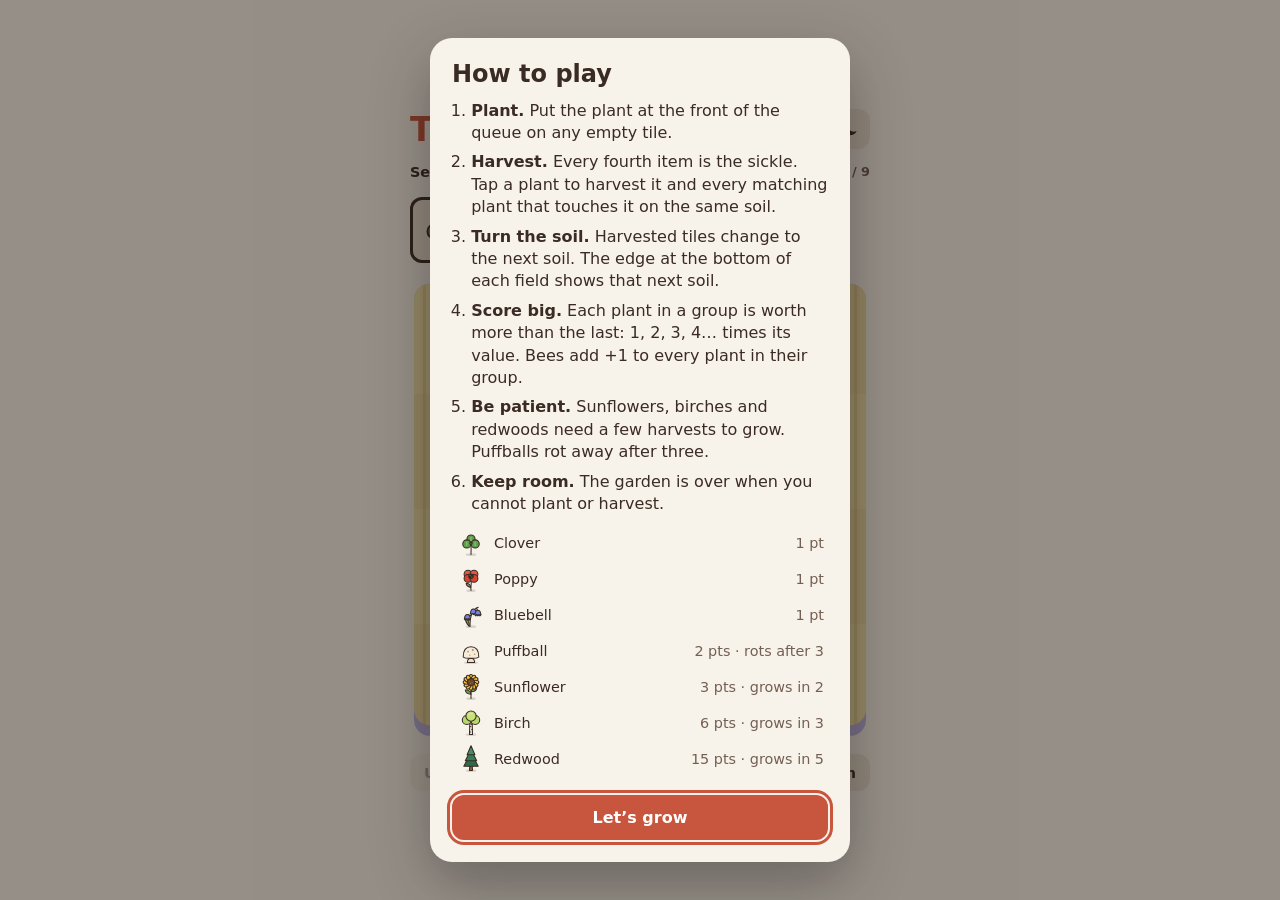
==== index.html @ 19caed1e "Add Tilth, a garden puzzle PWA Plant on a 4x4 garden, harvest connected groups of the same plant on " ====
<!doctype html>
<html lang="en">
<head>
  <meta charset="utf-8">
  <meta name="viewport" content="width=device-width, initial-scale=1, viewport-fit=cover">
  <title>Tilth</title>
  <meta name="description" content="Plant, match and harvest on a garden that changes under your feet.">
  <meta name="theme-color" content="#f8f3ea">
  <script>
    // Runs before first paint, so there is no flash of the wrong theme. app.js owns the toggle.
    (function () {
      var saved = null;
      try { saved = localStorage.getItem('tilth.theme'); } catch (e) {}
      var dark = saved ? saved === 'dark' : matchMedia('(prefers-color-scheme: dark)').matches;
      document.documentElement.dataset.theme = dark ? 'dark' : 'light';
      document.querySelector('meta[name=theme-color]').content = dark ? '#1e1916' : '#f8f3ea';
    })();
  </script>
  <meta name="apple-mobile-web-app-capable" content="yes">
  <meta name="mobile-web-app-capable" content="yes">
  <meta name="apple-mobile-web-app-status-bar-style" content="default">
  <meta name="apple-mobile-web-app-title" content="Tilth">
  <link rel="manifest" href="manifest.webmanifest">
  <link rel="icon" href="icons/icon.svg" type="image/svg+xml">
  <link rel="apple-touch-icon" href="icons/apple-touch-icon.png">
  <link rel="stylesheet" href="style.css">
  <script type="module" src="app.js"></script>
</head>
<body>
  <main class="app">
    <header class="top">
      <h1 class="wordmark">Tilth</h1>
      <div class="scores">
        <div class="score"><span class="label">Score</span><output id="score">0</output></div>
        <div class="score best"><span class="label">Best</span><output id="best">0</output></div>
        <button id="theme-btn" class="icon-btn" aria-label="Switch theme"></button>
      </div>
    </header>

    <section class="season" aria-label="Season progress">
      <span id="season-label">Season 1</span>
      <div class="bar"><div id="season-bar"></div></div>
      <span id="season-goal" class="muted"></span>
    </section>

    <section class="queue-wrap">
      <ol id="queue" class="queue" aria-label="Next items"></ol>
      <p id="hint" class="hint" aria-live="polite"></p>
    </section>

    <section class="board-wrap">
      <div id="board" class="board" role="grid" aria-label="Garden"></div>
      <div id="fx" class="fx" aria-hidden="true"></div>
      <div id="toast" class="toast" aria-live="polite"></div>
    </section>

    <nav class="controls">
      <button id="undo" class="btn">Undo</button>
      <button id="help-btn" class="btn">How to play</button>
      <button id="new-btn" class="btn">New garden</button>
    </nav>
  </main>

  <dialog id="help" class="sheet">
    <h2>How to play</h2>
    <ol class="rules">
      <li><b>Plant.</b> Put the plant at the front of the queue on any empty tile.</li>
      <li><b>Harvest.</b> Every fourth item is the sickle. Tap a plant to harvest it and every matching plant that touches it on the same soil.</li>
      <li><b>Turn the soil.</b> Harvested tiles change to the next soil. The edge at the bottom of each field shows that next soil.</li>
      <li><b>Score big.</b> Each plant in a group is worth more than the last: 1, 2, 3, 4… times its value. Bees add +1 to every plant in their group.</li>
      <li><b>Be patient.</b> Sunflowers, birches and redwoods need a few harvests to grow. Puffballs rot away after three.</li>
      <li><b>Keep room.</b> The garden is over when you cannot plant or harvest.</li>
    </ol>
    <table class="legend" id="legend"></table>
    <form method="dialog"><button class="btn primary">Let’s grow</button></form>
  </dialog>

  <dialog id="over" class="sheet">
    <h2>Garden full</h2>
    <p class="final"><output id="final-score">0</output><span class="muted" id="final-best"></span></p>
    <form method="dialog"><button class="btn primary" value="new">Plant a new garden</button></form>
  </dialog>

  <dialog id="confirm" class="sheet small">
    <h2>Start a new garden?</h2>
    <p class="muted">You lose the current garden.</p>
    <form method="dialog" class="row">
      <button class="btn" value="cancel">Keep playing</button>
      <button class="btn primary" value="new">New garden</button>
    </form>
  </dialog>
</body>
</html>
---- style.css ----
:root {
  --paper: #f8f3ea;
  --paper-2: #ede3d3;
  --ink: #3a2b25;
  --ink-art: #3a2b25;
  --muted: #735f53;
  --accent: #c8553d;
  /* Fields: fallow earth, wheat, lavender. The edge color shows the next soil. */
  --s0: #f3d6c1; --s0-edge: #deb093; --s0-pat: rgba(150, 80, 40, .12);
  --s1: #f4e4a8; --s1-edge: #dbc477; --s1-pat: rgba(150, 110, 20, .14);
  --s2: #dfd9f3; --s2-edge: #beb5e4; --s2-pat: rgba(80, 60, 150, .12);
  --radius: 16px;
  --gap: 4px;
  --lip: 9%;
  --font: ui-rounded, "SF Pro Rounded", "Nunito", "Segoe UI", system-ui, sans-serif;
  color-scheme: light;
}
/* data-theme is set before first paint by the script in index.html (system default or saved choice). */
:root[data-theme="dark"] {
  --paper: #1e1916; --paper-2: #2b241f; --ink: #f2e8dc; --muted: #a8968a;
  --s0: #c9845f; --s0-edge: #9c5d3e; --s0-pat: rgba(70, 25, 5, .18);
  --s1: #cfab55; --s1-edge: #a07f30; --s1-pat: rgba(80, 50, 0, .18);
  --s2: #8e89c6; --s2-edge: #6a65a3; --s2-pat: rgba(25, 15, 80, .2);
  color-scheme: dark;
}

* { box-sizing: border-box; }
html, body { margin: 0; height: 100%; }
body {
  background: var(--paper);
  color: var(--ink);
  font-family: var(--font);
  -webkit-tap-highlight-color: transparent;
  -webkit-user-select: none;
  user-select: none;
  overscroll-behavior: none;
}
button { font: inherit; color: inherit; }

.app {
  --board: min(calc(100vw - 32px), 460px, calc(100dvh - 290px));
  min-height: 100dvh;
  display: flex;
  flex-direction: column;
  align-items: center;
  justify-content: center;
  gap: 14px;
  padding: max(16px, env(safe-area-inset-top)) 16px max(16px, env(safe-area-inset-bottom));
}
.app > * { width: var(--board); min-width: 260px; }

.top { display: flex; align-items: center; justify-content: space-between; }
.wordmark {
  margin: 0;
  font-size: 2.1rem;
  font-weight: 800;
  letter-spacing: -.02em;
  color: var(--accent);
}
.scores { display: flex; gap: 18px; align-items: center; }
.icon-btn {
  width: 40px; height: 40px; border: 0; border-radius: 12px;
  background: var(--paper-2); color: var(--ink);
  display: grid; place-items: center; cursor: pointer;
}
.icon-btn svg { width: 20px; height: 20px; }
.icon-btn:focus-visible { outline: 3px solid var(--accent); outline-offset: 2px; }
.score { display: flex; flex-direction: column; align-items: flex-end; line-height: 1.05; }
.score output { font-size: 1.7rem; font-weight: 800; font-variant-numeric: tabular-nums; }
.score.best output { font-size: 1.15rem; color: var(--muted); }
.label { font-size: .72rem; text-transform: uppercase; letter-spacing: .08em; color: var(--muted); font-weight: 700; }
.muted { color: var(--muted); }

.season { display: flex; align-items: center; gap: 10px; font-weight: 700; font-size: .9rem; }
.season .bar { flex: 1; height: 8px; border-radius: 99px; background: var(--paper-2); overflow: hidden; }
#season-bar { height: 100%; width: 0; background: #6aa84f; border-radius: inherit; transition: width .5s ease; }
#season-goal { font-variant-numeric: tabular-nums; font-size: .8rem; }

/* Queue: the first slot is the item you play now. */
.queue-wrap { display: flex; align-items: center; gap: 14px; min-height: 72px; }
.queue { list-style: none; margin: 0; padding: 0; display: flex; align-items: flex-end; gap: 8px; }
.queue li {
  position: relative;
  width: 42px; height: 42px;
  border-radius: 12px;
  background: var(--paper-2);
  display: grid; place-items: center;
  opacity: .75;
  transition: transform .25s ease;
}
.queue li:first-child { width: 66px; height: 66px; opacity: 1; box-shadow: inset 0 0 0 3px var(--ink); }
.queue li .art { width: 84%; height: 84%; }
.queue li.enter { animation: slide-in .3s ease; }
.hint { margin: 0; font-weight: 700; font-size: .95rem; line-height: 1.25; }
.hint small { display: block; font-weight: 600; color: var(--muted); }

/* Board */
.board-wrap { position: relative; }
.board {
  display: grid;
  grid-template-columns: repeat(4, 1fr);
  aspect-ratio: 1;
}
.tile {
  --c: var(--s0); --pat: var(--s0-pat); --next: var(--s1-edge);
  position: relative;
  border: 0; padding: 0;
  background: none;
  cursor: pointer;
  touch-action: manipulation;
  transition: transform .15s ease;
}
.tile.s0 { --c: var(--s0); --pat: var(--s0-pat); }
.tile.s1 { --c: var(--s1); --pat: var(--s1-pat); }
.tile.s2 { --c: var(--s2); --pat: var(--s2-pat); }
.tile.n0 { --next: var(--s0-edge); }
.tile.n1 { --next: var(--s1-edge); }
.tile.n2 { --next: var(--s2-edge); }
/* Both layers cover the cell plus 1px (no hairline seams between joined cells) and are clipped to the field shape (set in app.js),
   so the patterns line up across joined cells. */
.tile .edge, .tile .top { position: absolute; inset: -1px; transition: background-color .45s ease, clip-path .3s ease; }
.tile .edge { background-color: var(--next); clip-path: var(--clip-edge); }
.tile .top { background-color: var(--c); clip-path: var(--clip-top); background-position: 1px 1px; --cell-w: calc(100% - 2px); --cell-h: calc(100% - 2px); }
/* Crop rows make the soil readable without color: furrows, wheat rows, lavender dots. */
.tile.s0 .top { background-image: linear-gradient(transparent 78%, var(--pat) 78%); background-size: var(--cell-w) calc(var(--cell-h) / 4); }
.tile.s1 .top { background-image: linear-gradient(90deg, transparent 44%, var(--pat) 44% 56%, transparent 56%); background-size: calc(var(--cell-w) / 4) var(--cell-h); }
.tile.s2 .top { background-image: radial-gradient(circle, var(--pat) 0 22%, transparent 26%); background-size: calc(var(--cell-w) / 4) calc(var(--cell-h) / 3); }
/* Inner corners of a field (classes set in app.js). A bottom notch carries the field's
   next-soil edge up to the wall of the field below it. */
.tile .notch { position: absolute; display: none; width: calc(var(--gap) + 1px); height: calc(var(--gap) + 1px); background: var(--paper); }
.tile .notch.tl { left: -1px; top: -1px; }
.tile .notch.tr { right: -1px; top: -1px; }
.tile .notch.bl, .tile .notch.br {
  bottom: -1px;
  height: calc(var(--gap) + 1px + var(--lip));
  background: linear-gradient(var(--next) 0 calc(100% - var(--gap) - 1px), var(--paper) 0);
}
.tile .notch.bl { left: -1px; }
.tile .notch.br { right: -1px; }
.tile.c-tl .notch.tl, .tile.c-tr .notch.tr, .tile.c-bl .notch.bl, .tile.c-br .notch.br { display: block; }
/* A faint checker keeps single cells visible inside a large field. */
.tile.odd .top { box-shadow: inset 0 0 0 999px rgba(80, 50, 20, .035); }
.tile:active { transform: translateY(2px); }
.tile .plant { position: absolute; inset: 4% 8% 15%; display: grid; place-items: center; pointer-events: none; }
.tile .art { width: 100%; height: 100%; overflow: visible; }
.tile .plant.pop { animation: pop .38s cubic-bezier(.3, 1.6, .5, 1); }
.tile .plant.grow { animation: wiggle .6s ease; }
.tile .bee { position: absolute; width: 38%; height: 38%; right: -4%; top: -6%; animation: hover 2.4s ease-in-out infinite; }
.queue li .bee { position: absolute; width: 46%; height: 46%; right: -10%; top: -12%; }
.tile .pips { position: absolute; left: 0; right: 0; bottom: 16%; display: flex; justify-content: center; gap: 3px; pointer-events: none; }
.tile .pips i { width: 6px; height: 6px; border-radius: 50%; background: var(--ink); opacity: .55; }
.tile .pips i.done { opacity: .15; }
.tile.hl .top { box-shadow: inset 0 0 0 999px rgba(255, 255, 255, .45); }
.tile.hl .plant { transform: translateY(-3px); transition: transform .15s ease; }
.tile.shake { animation: shake .3s ease; }
.tile:focus-visible { outline: 3px solid var(--accent); outline-offset: 2px; }

.fx { position: absolute; inset: 0; pointer-events: none; }
.ghost { position: absolute; display: grid; place-items: center; animation: lift .6s ease forwards; }
.ghost.rot { animation: rot .6s ease forwards; }
.ghost .art { width: 100%; height: 100%; }
.points {
  position: absolute; transform: translate(-50%, -50%);
  font-weight: 900; font-size: 2rem; color: var(--ink);
  text-shadow: 0 2px 0 var(--paper), 0 -2px 0 var(--paper), 2px 0 0 var(--paper), -2px 0 0 var(--paper);
  animation: float 1s ease forwards;
}
.toast {
  position: absolute; left: 50%; top: 50%; transform: translate(-50%, -50%) scale(.8);
  background: var(--ink); color: var(--paper);
  padding: 10px 18px; border-radius: 99px; font-weight: 800;
  opacity: 0; pointer-events: none; transition: opacity .25s, transform .25s;
}
.toast.show { opacity: 1; transform: translate(-50%, -50%) scale(1); }

.controls { display: flex; gap: 8px; justify-content: space-between; }
.btn {
  border: 0; border-radius: 12px;
  padding: 10px 14px;
  background: var(--paper-2);
  font-weight: 700; font-size: .92rem;
  cursor: pointer;
}
.btn:disabled { opacity: .4; cursor: default; }
.btn.primary { background: var(--accent); color: #fff; }
.btn:focus-visible { outline: 3px solid var(--accent); outline-offset: 2px; }

.sheet {
  border: 0; border-radius: 22px;
  padding: 22px;
  width: min(420px, calc(100vw - 32px));
  max-height: calc(100dvh - 32px);
  background: var(--paper); color: var(--ink);
  box-shadow: 0 20px 60px rgba(0, 0, 0, .3);
}
.sheet::backdrop { background: rgba(30, 20, 15, .45); }
.sheet h2 { margin: 0 0 12px; font-size: 1.5rem; }
.sheet form { margin-top: 18px; }
.sheet form .btn { width: 100%; padding: 13px; font-size: 1rem; }
.sheet .row { display: flex; gap: 8px; }
.rules { padding-left: 1.2em; margin: 0; line-height: 1.4; }
.rules li { margin-bottom: 7px; }
.legend { width: 100%; border-collapse: collapse; margin-top: 10px; font-size: .9rem; }
.legend td { padding: 3px 4px; }
.legend td:first-child { width: 36px; }
.legend .art { width: 30px; height: 30px; display: block; }
.legend td:last-child { text-align: right; color: var(--muted); }
.final { display: flex; flex-direction: column; align-items: center; margin: 4px 0 0; }
.final output { font-size: 3.4rem; font-weight: 900; line-height: 1; }

@keyframes pop { from { transform: scale(.2); opacity: 0; } to { transform: scale(1); opacity: 1; } }
@keyframes wiggle { 0%, 100% { transform: rotate(0); } 25% { transform: rotate(-7deg) scale(1.08); } 60% { transform: rotate(5deg); } }
@keyframes hover { 0%, 100% { translate: 0 0; } 50% { translate: 0 -3px; } }
@keyframes shake { 0%, 100% { translate: 0; } 25% { translate: -5px; } 75% { translate: 5px; } }
@keyframes lift { to { transform: translateY(-40%) scale(1.15); opacity: 0; } }
@keyframes rot { to { transform: scale(.4) rotate(20deg); opacity: 0; filter: grayscale(1); } }
@keyframes float { 0% { opacity: 0; translate: 0 10px; } 20% { opacity: 1; } 100% { opacity: 0; translate: 0 -50px; } }
@keyframes slide-in { from { transform: translateX(20px); opacity: 0; } }

@media (prefers-reduced-motion: reduce) {
  *, *::before, *::after { animation-duration: .01ms !important; transition-duration: .01ms !important; }
}
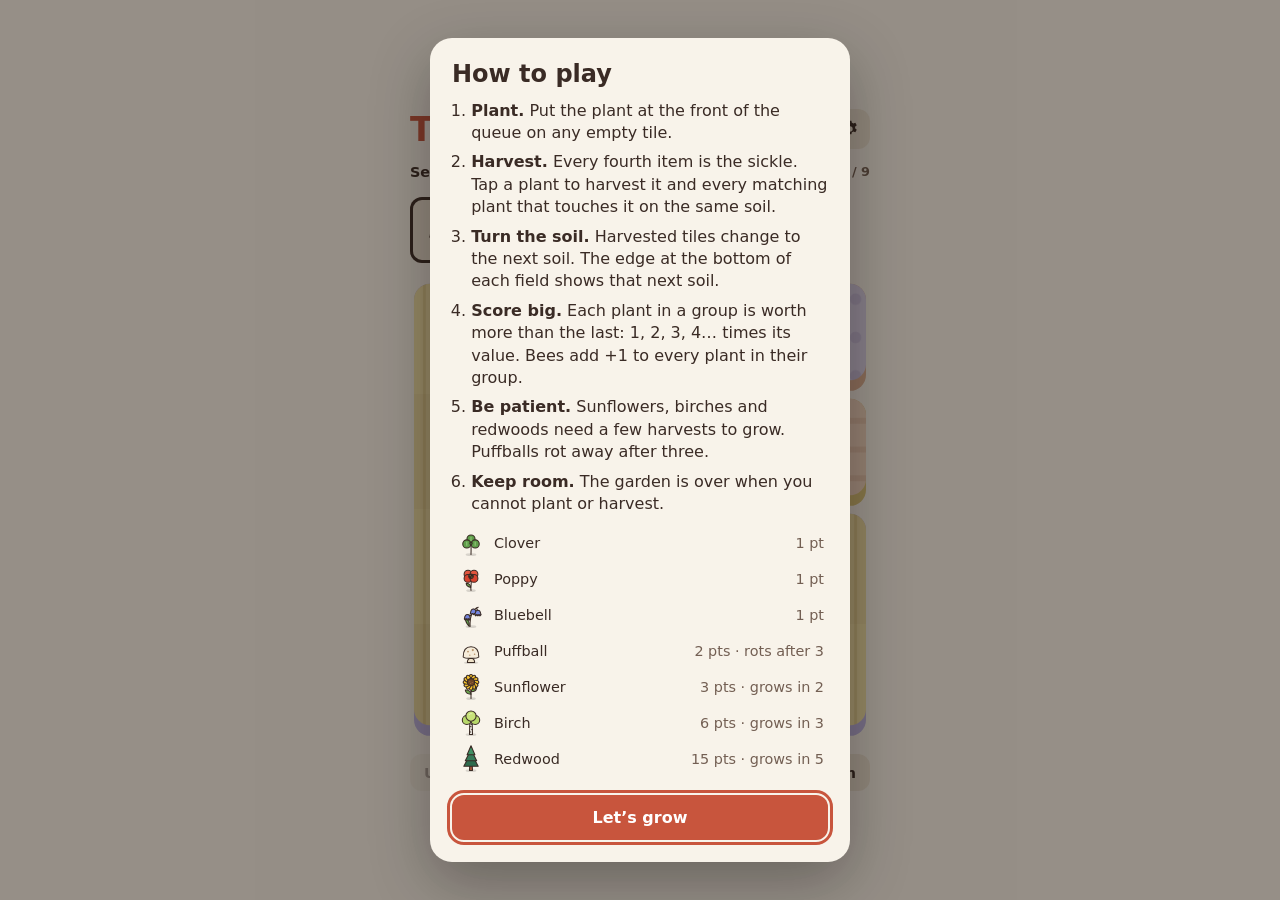
==== commit 5519d977: "Add sound effects and a settings sheet - Synthesized Web Audio sounds for plant, harvest (one note p" ====
--- a/index.html
+++ b/index.html
@@ -33,7 +33,7 @@
       <div class="scores">
         <div class="score"><span class="label">Score</span><output id="score">0</output></div>
         <div class="score best"><span class="label">Best</span><output id="best">0</output></div>
-        <button id="theme-btn" class="icon-btn" aria-label="Switch theme"></button>
+        <button id="settings-btn" class="icon-btn" aria-label="Settings"><svg viewBox="0 0 24 24" aria-hidden="true"><path fill="currentColor" fill-rule="evenodd" d="M10.3 2h3.4l.5 2.6c.6.2 1.2.5 1.7.9l2.5-.9 1.7 2.9-2 1.7a7 7 0 0 1 0 2l2 1.7-1.7 2.9-2.5-.9c-.5.4-1.1.7-1.7.9l-.5 2.6h-3.4l-.5-2.6a7 7 0 0 1-1.7-.9l-2.5.9-1.7-2.9 2-1.7a7 7 0 0 1 0-2l-2-1.7 1.7-2.9 2.5.9c.5-.4 1.1-.7 1.7-.9L10.3 2ZM12 15.2a3.2 3.2 0 1 0 0-6.4 3.2 3.2 0 0 0 0 6.4Z"/></svg></button>
       </div>
     </header>
 
@@ -75,6 +75,13 @@
     <form method="dialog"><button class="btn primary">Let’s grow</button></form>
   </dialog>
 
+  <dialog id="settings" class="sheet small">
+    <h2>Settings</h2>
+    <label class="switch-row"><span>Dark theme</span><input type="checkbox" role="switch" id="dark-toggle"></label>
+    <label class="switch-row"><span>Sound effects</span><input type="checkbox" role="switch" id="sound-toggle"></label>
+    <form method="dialog"><button class="btn primary">Done</button></form>
+  </dialog>
+
   <dialog id="over" class="sheet">
     <h2>Garden full</h2>
     <p class="final"><output id="final-score">0</output><span class="muted" id="final-best"></span></p>
--- a/style.css
+++ b/style.css
@@ -198,6 +198,28 @@
 .sheet form { margin-top: 18px; }
 .sheet form .btn { width: 100%; padding: 13px; font-size: 1rem; }
 .sheet .row { display: flex; gap: 8px; }
+.sheet.small { width: min(340px, calc(100vw - 32px)); }
+.switch-row {
+  display: flex; align-items: center; justify-content: space-between; gap: 12px;
+  padding: 12px 0; font-weight: 700; cursor: pointer;
+}
+.switch-row + .switch-row { border-top: 1px solid var(--paper-2); }
+/* Native checkbox styled as a switch: keeps keyboard and screen reader support. */
+input[role="switch"] {
+  appearance: none; margin: 0; flex: none;
+  width: 50px; height: 30px; border-radius: 99px;
+  background: color-mix(in srgb, var(--muted) 75%, var(--paper)); position: relative; cursor: pointer;
+  transition: background-color .2s ease;
+}
+input[role="switch"]::after {
+  content: ""; position: absolute; top: 3px; left: 3px;
+  width: 24px; height: 24px; border-radius: 50%;
+  background: #fff; box-shadow: 0 1px 3px rgba(0, 0, 0, .3);
+  transition: transform .2s ease;
+}
+input[role="switch"]:checked { background: #6aa84f; }
+input[role="switch"]:checked::after { transform: translateX(20px); }
+input[role="switch"]:focus-visible { outline: 3px solid var(--accent); outline-offset: 2px; }
 .rules { padding-left: 1.2em; margin: 0; line-height: 1.4; }
 .rules li { margin-bottom: 7px; }
 .legend { width: 100%; border-collapse: collapse; margin-top: 10px; font-size: .9rem; }
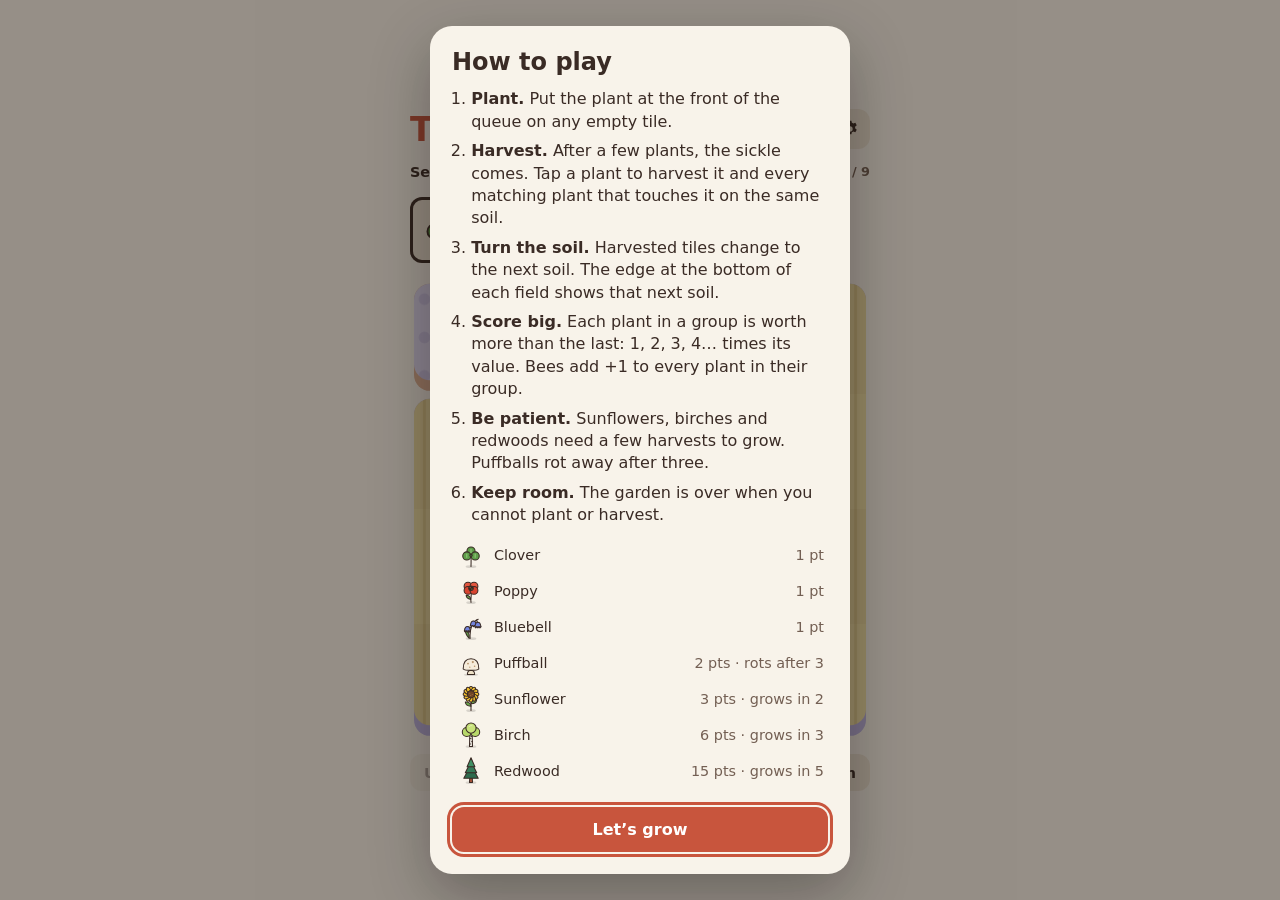
==== commit 2db35e98: "Add Easy, Normal and Hard modes - Modes set plants per harvest (2/3/4), start plants (4/6/6) and   b" ====
--- a/index.html
+++ b/index.html
@@ -65,7 +65,7 @@
     <h2>How to play</h2>
     <ol class="rules">
       <li><b>Plant.</b> Put the plant at the front of the queue on any empty tile.</li>
-      <li><b>Harvest.</b> Every fourth item is the sickle. Tap a plant to harvest it and every matching plant that touches it on the same soil.</li>
+      <li><b>Harvest.</b> After a few plants, the sickle comes. Tap a plant to harvest it and every matching plant that touches it on the same soil.</li>
       <li><b>Turn the soil.</b> Harvested tiles change to the next soil. The edge at the bottom of each field shows that next soil.</li>
       <li><b>Score big.</b> Each plant in a group is worth more than the last: 1, 2, 3, 4… times its value. Bees add +1 to every plant in their group.</li>
       <li><b>Be patient.</b> Sunflowers, birches and redwoods need a few harvests to grow. Puffballs rot away after three.</li>
@@ -85,15 +85,18 @@
   <dialog id="over" class="sheet">
     <h2>Garden full</h2>
     <p class="final"><output id="final-score">0</output><span class="muted" id="final-best"></span></p>
-    <form method="dialog"><button class="btn primary" value="new">Plant a new garden</button></form>
+    <form method="dialog" class="stack">
+      <button class="btn primary" value="new">Plant a new garden</button>
+      <button class="btn" value="pick">Change difficulty</button>
+    </form>
   </dialog>
 
   <dialog id="confirm" class="sheet small">
-    <h2>Start a new garden?</h2>
-    <p class="muted">You lose the current garden.</p>
-    <form method="dialog" class="row">
-      <button class="btn" value="cancel">Keep playing</button>
-      <button class="btn primary" value="new">New garden</button>
+    <h2>New garden</h2>
+    <p class="muted" id="new-warning">You lose the current garden.</p>
+    <form method="dialog" class="stack">
+      <div id="modes" class="stack"></div>
+      <button class="btn" value="cancel">Cancel</button>
     </form>
   </dialog>
 </body>
--- a/style.css
+++ b/style.css
@@ -197,7 +197,16 @@
 .sheet h2 { margin: 0 0 12px; font-size: 1.5rem; }
 .sheet form { margin-top: 18px; }
 .sheet form .btn { width: 100%; padding: 13px; font-size: 1rem; }
-.sheet .row { display: flex; gap: 8px; }
+.sheet .stack { display: grid; gap: 8px; }
+.mode {
+  display: grid; gap: 2px; text-align: left;
+  border: 0; border-radius: 14px; padding: 12px 14px;
+  background: var(--paper-2); cursor: pointer;
+}
+.mode b { font-size: 1.05rem; }
+.mode span { font-size: .85rem; color: var(--muted); font-weight: 600; }
+.mode.current { box-shadow: inset 0 0 0 3px var(--ink); }
+.mode:focus-visible { outline: 3px solid var(--accent); outline-offset: 2px; }
 .sheet.small { width: min(340px, calc(100vw - 32px)); }
 .switch-row {
   display: flex; align-items: center; justify-content: space-between; gap: 12px;
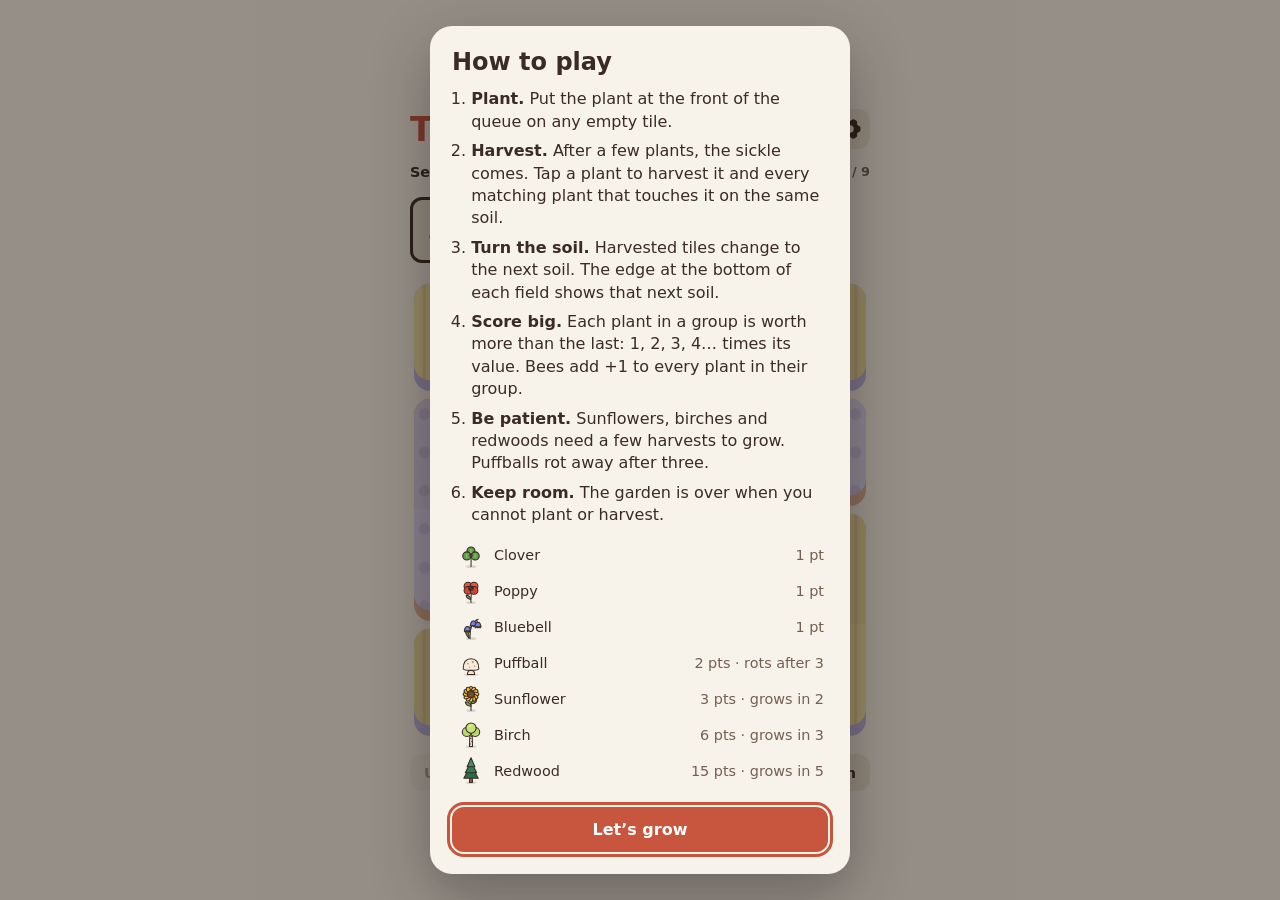
==== commit fa077a6a: "Use Phosphor icons for settings - Settings cog, theme and sound icons from Phosphor Icons (fill   we" ====
--- a/index.html
+++ b/index.html
@@ -33,7 +33,7 @@
       <div class="scores">
         <div class="score"><span class="label">Score</span><output id="score">0</output></div>
         <div class="score best"><span class="label">Best</span><output id="best">0</output></div>
-        <button id="settings-btn" class="icon-btn" aria-label="Settings"><svg viewBox="0 0 24 24" aria-hidden="true"><path fill="currentColor" fill-rule="evenodd" d="M10.3 2h3.4l.5 2.6c.6.2 1.2.5 1.7.9l2.5-.9 1.7 2.9-2 1.7a7 7 0 0 1 0 2l2 1.7-1.7 2.9-2.5-.9c-.5.4-1.1.7-1.7.9l-.5 2.6h-3.4l-.5-2.6a7 7 0 0 1-1.7-.9l-2.5.9-1.7-2.9 2-1.7a7 7 0 0 1 0-2l-2-1.7 1.7-2.9 2.5.9c.5-.4 1.1-.7 1.7-.9L10.3 2ZM12 15.2a3.2 3.2 0 1 0 0-6.4 3.2 3.2 0 0 0 0 6.4Z"/></svg></button>
+        <button id="settings-btn" class="icon-btn" aria-label="Settings"></button>
       </div>
     </header>
 
@@ -77,8 +77,10 @@
 
   <dialog id="settings" class="sheet small">
     <h2>Settings</h2>
-    <label class="switch-row"><span>Dark theme</span><input type="checkbox" role="switch" id="dark-toggle"></label>
-    <label class="switch-row"><span>Sound effects</span><input type="checkbox" role="switch" id="sound-toggle"></label>
+    <div class="toggles">
+      <button id="theme-toggle" class="toggle" aria-pressed="false"></button>
+      <button id="sound-toggle" class="toggle" aria-pressed="true"></button>
+    </div>
     <form method="dialog"><button class="btn primary">Done</button></form>
   </dialog>
 
--- a/style.css
+++ b/style.css
@@ -63,7 +63,7 @@
   background: var(--paper-2); color: var(--ink);
   display: grid; place-items: center; cursor: pointer;
 }
-.icon-btn svg { width: 20px; height: 20px; }
+.icon-btn svg { width: 24px; height: 24px; }
 .icon-btn:focus-visible { outline: 3px solid var(--accent); outline-offset: 2px; }
 .score { display: flex; flex-direction: column; align-items: flex-end; line-height: 1.05; }
 .score output { font-size: 1.7rem; font-weight: 800; font-variant-numeric: tabular-nums; }
@@ -208,27 +208,18 @@
 .mode.current { box-shadow: inset 0 0 0 3px var(--ink); }
 .mode:focus-visible { outline: 3px solid var(--accent); outline-offset: 2px; }
 .sheet.small { width: min(340px, calc(100vw - 32px)); }
-.switch-row {
-  display: flex; align-items: center; justify-content: space-between; gap: 12px;
-  padding: 12px 0; font-weight: 700; cursor: pointer;
-}
-.switch-row + .switch-row { border-top: 1px solid var(--paper-2); }
-/* Native checkbox styled as a switch: keeps keyboard and screen reader support. */
-input[role="switch"] {
-  appearance: none; margin: 0; flex: none;
-  width: 50px; height: 30px; border-radius: 99px;
-  background: color-mix(in srgb, var(--muted) 75%, var(--paper)); position: relative; cursor: pointer;
-  transition: background-color .2s ease;
-}
-input[role="switch"]::after {
-  content: ""; position: absolute; top: 3px; left: 3px;
-  width: 24px; height: 24px; border-radius: 50%;
-  background: #fff; box-shadow: 0 1px 3px rgba(0, 0, 0, .3);
-  transition: transform .2s ease;
-}
-input[role="switch"]:checked { background: #6aa84f; }
-input[role="switch"]:checked::after { transform: translateX(20px); }
-input[role="switch"]:focus-visible { outline: 3px solid var(--accent); outline-offset: 2px; }
+.toggles { display: grid; grid-template-columns: 1fr 1fr; gap: 10px; }
+.toggle {
+  display: grid; justify-items: center; gap: 8px;
+  border: 0; border-radius: 18px; padding: 18px 10px 14px;
+  background: var(--paper-2); color: var(--ink);
+  font-weight: 800; font-size: .95rem; cursor: pointer;
+  transition: background-color .2s ease, color .2s ease, transform .1s ease;
+}
+.toggle svg { width: 36px; height: 36px; }
+.toggle[aria-pressed="true"] { background: var(--ink); color: var(--paper); }
+.toggle:active { transform: scale(.96); }
+.toggle:focus-visible { outline: 3px solid var(--accent); outline-offset: 2px; }
 .rules { padding-left: 1.2em; margin: 0; line-height: 1.4; }
 .rules li { margin-bottom: 7px; }
 .legend { width: 100%; border-collapse: collapse; margin-top: 10px; font-size: .9rem; }
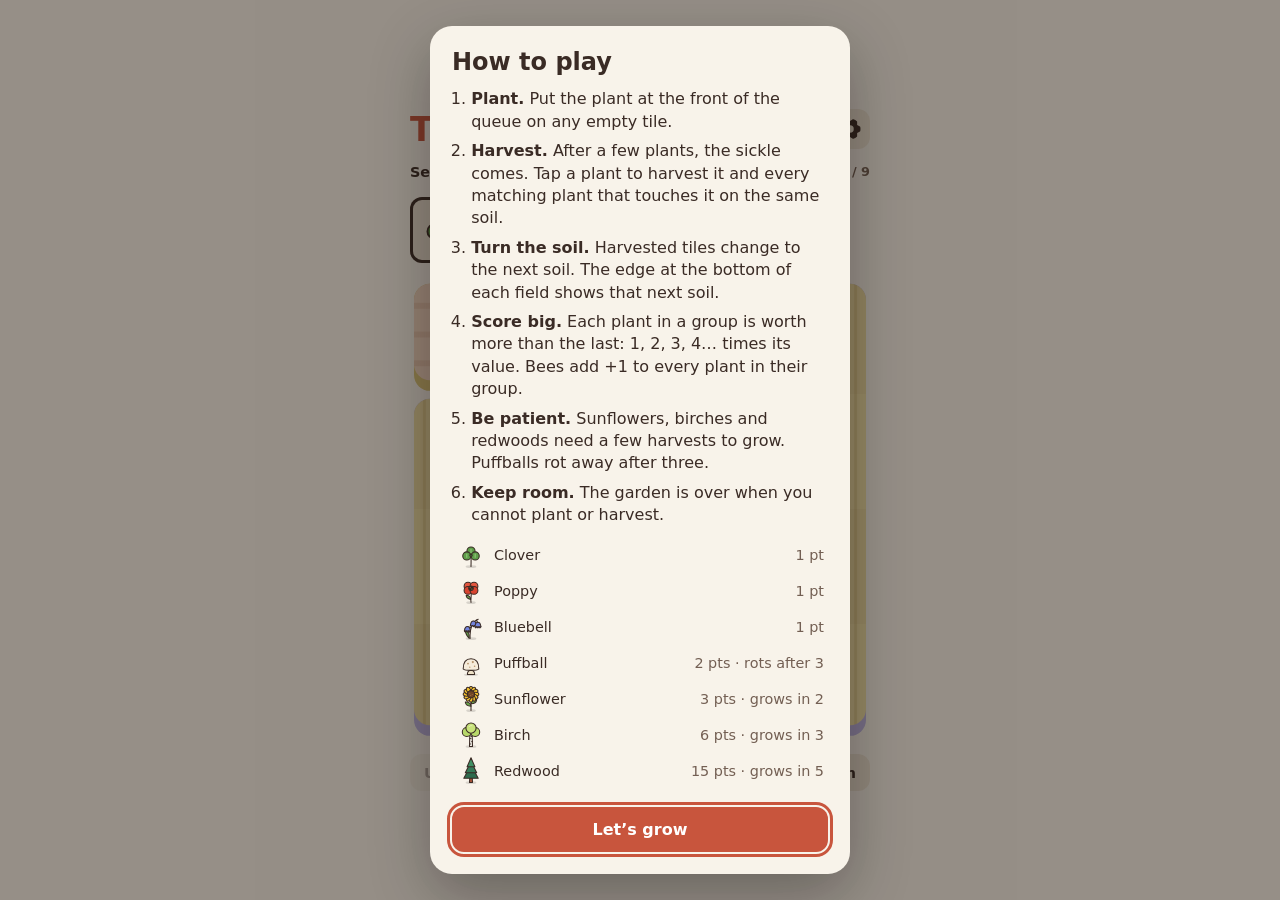
==== commit 87d20c26: "Move help and difficulty into settings - How to play moves from the bottom bar into the settings she" ====
--- a/index.html
+++ b/index.html
@@ -56,7 +56,6 @@
 
     <nav class="controls">
       <button id="undo" class="btn">Undo</button>
-      <button id="help-btn" class="btn">How to play</button>
       <button id="new-btn" class="btn">New garden</button>
     </nav>
   </main>
@@ -77,11 +76,19 @@
 
   <dialog id="settings" class="sheet small">
     <h2>Settings</h2>
+    <fieldset id="difficulty" class="segmented"></fieldset>
+    <p id="mode-note" class="mode-note" hidden>
+      <span id="mode-note-text"></span>
+      <button type="button" id="mode-now" class="btn">Start now</button>
+    </p>
     <div class="toggles">
       <button id="theme-toggle" class="toggle" aria-pressed="false"></button>
       <button id="sound-toggle" class="toggle" aria-pressed="true"></button>
     </div>
-    <form method="dialog"><button class="btn primary">Done</button></form>
+    <form method="dialog" class="stack">
+      <button class="btn" value="help">How to play</button>
+      <button class="btn primary" value="done">Done</button>
+    </form>
   </dialog>
 
   <dialog id="over" class="sheet">
--- a/style.css
+++ b/style.css
@@ -208,6 +208,16 @@
 .mode.current { box-shadow: inset 0 0 0 3px var(--ink); }
 .mode:focus-visible { outline: 3px solid var(--accent); outline-offset: 2px; }
 .sheet.small { width: min(340px, calc(100vw - 32px)); }
+.segmented { border: 0; margin: 0 0 14px; padding: 0; display: grid; grid-template-columns: repeat(3, 1fr); gap: 6px; }
+.segmented legend { float: left; width: 100%; padding: 0 0 8px; font-size: .72rem; font-weight: 800; letter-spacing: .08em; text-transform: uppercase; color: var(--muted); grid-column: 1 / -1; }
+.segmented label { position: relative; cursor: pointer; }
+.segmented input { position: absolute; opacity: 0; inset: 0; margin: 0; cursor: pointer; }
+.segmented span { display: block; text-align: center; padding: 11px 4px; border-radius: 12px; font-weight: 800; background: var(--paper-2); transition: background-color .2s ease, color .2s ease; }
+.segmented input:checked + span { background: var(--ink); color: var(--paper); }
+.segmented input:focus-visible + span { outline: 3px solid var(--accent); outline-offset: 2px; }
+.mode-note { margin: -4px 0 14px; display: grid; gap: 8px; font-size: .9rem; color: var(--muted); font-weight: 600; }
+.mode-note[hidden] { display: none; }
+.mode-note .btn { color: var(--ink); }
 .toggles { display: grid; grid-template-columns: 1fr 1fr; gap: 10px; }
 .toggle {
   display: grid; justify-items: center; gap: 8px;
